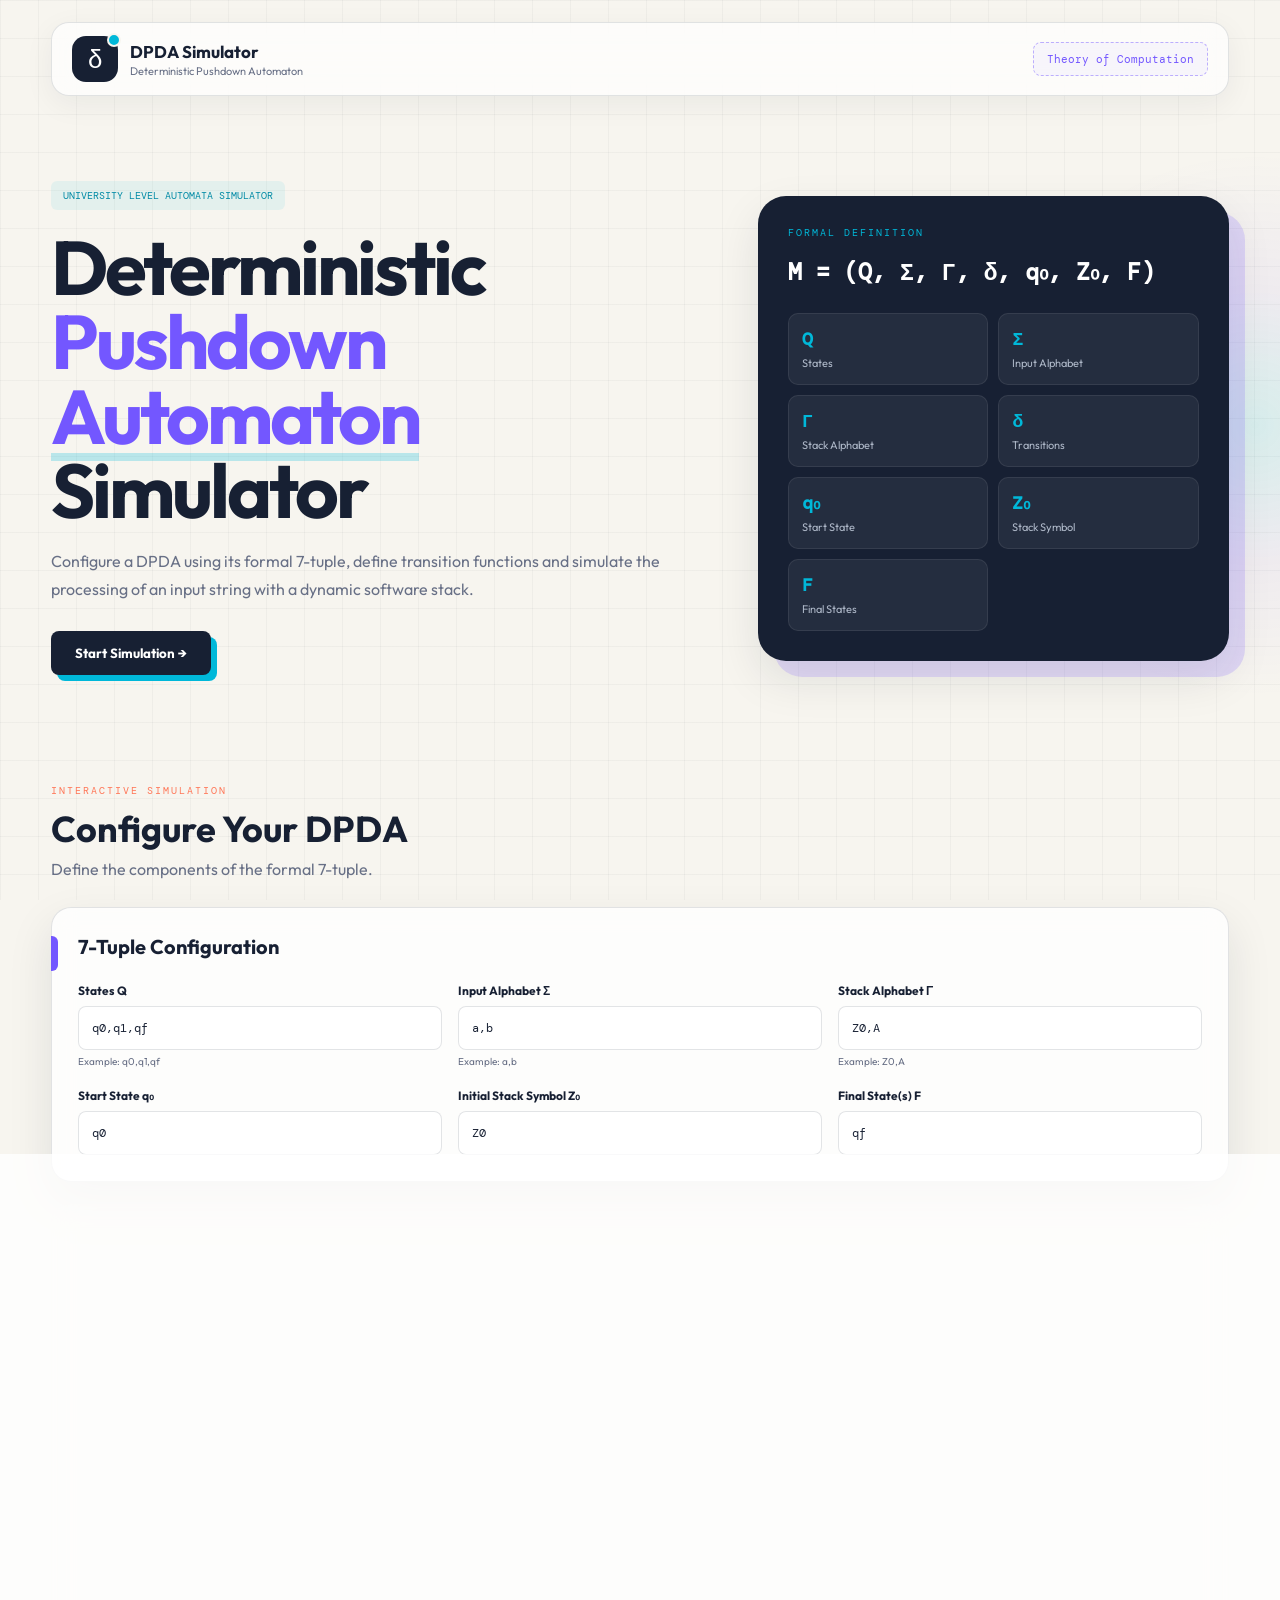
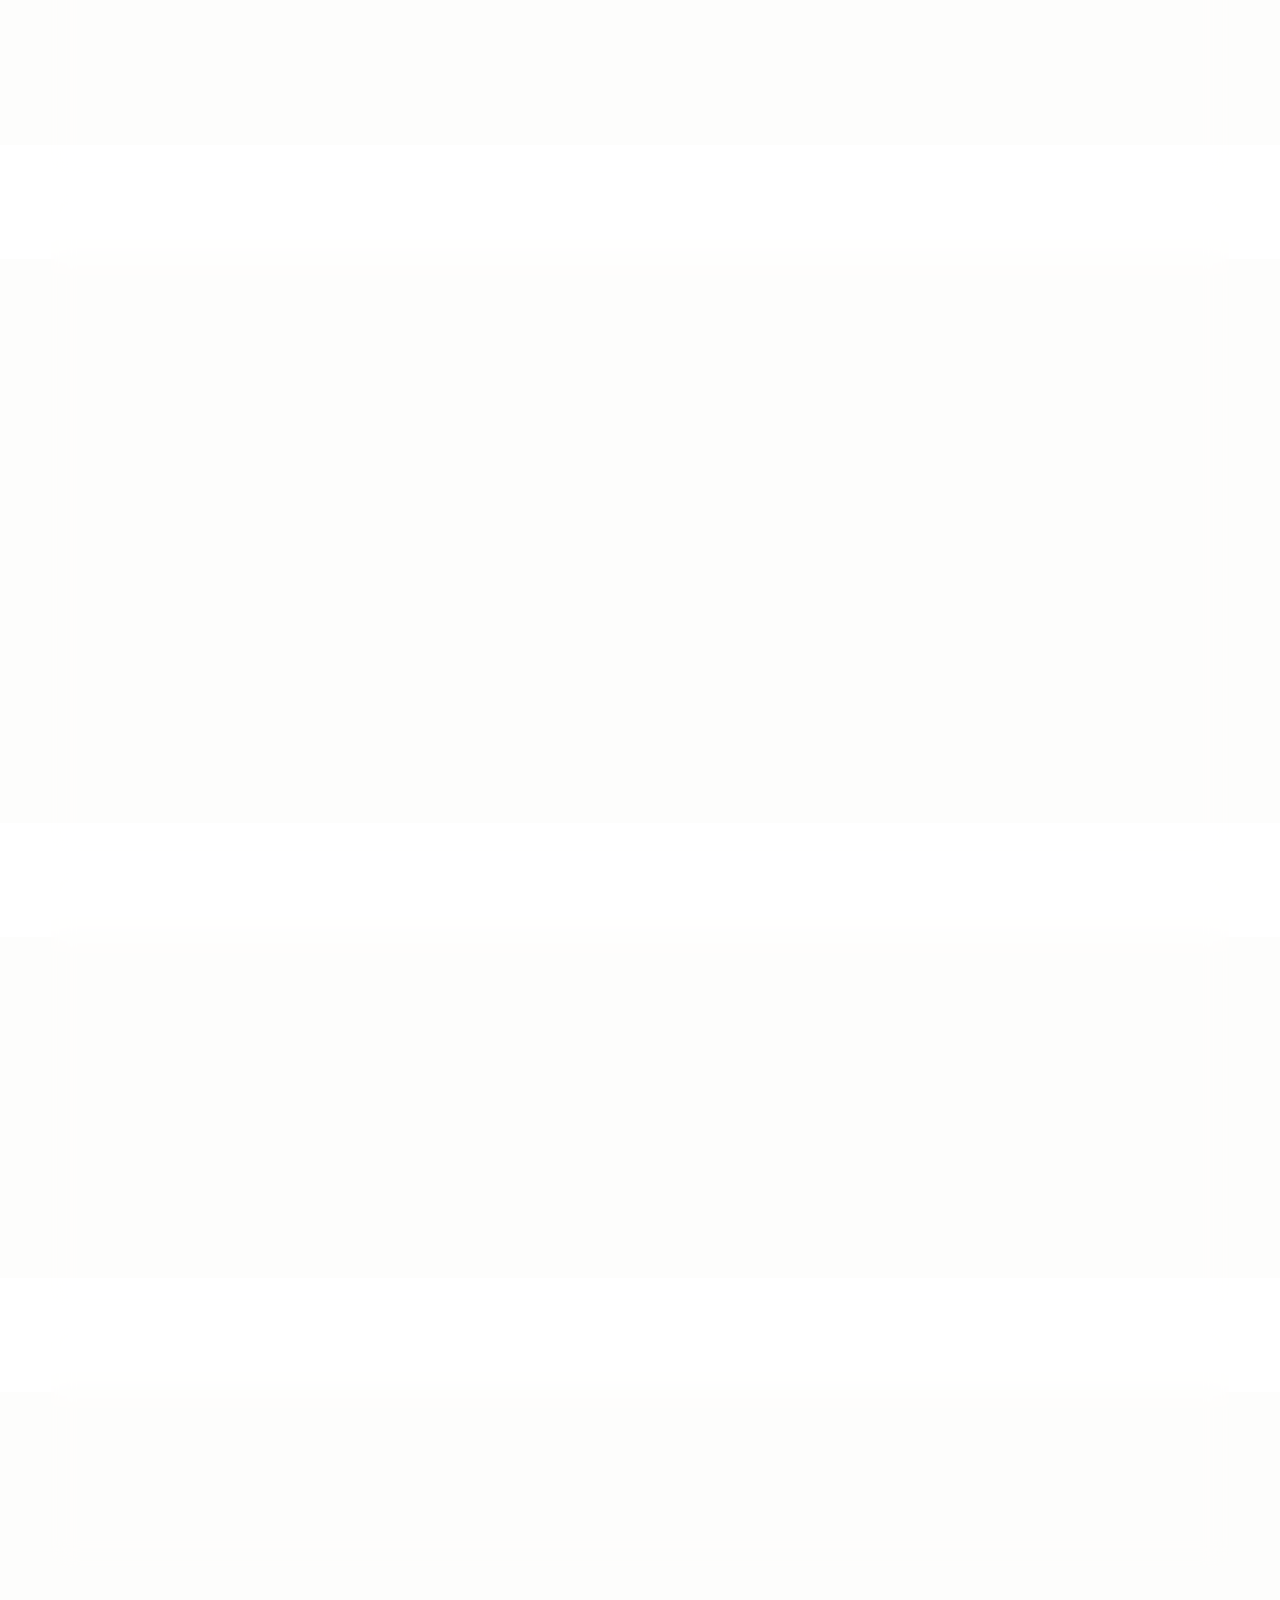
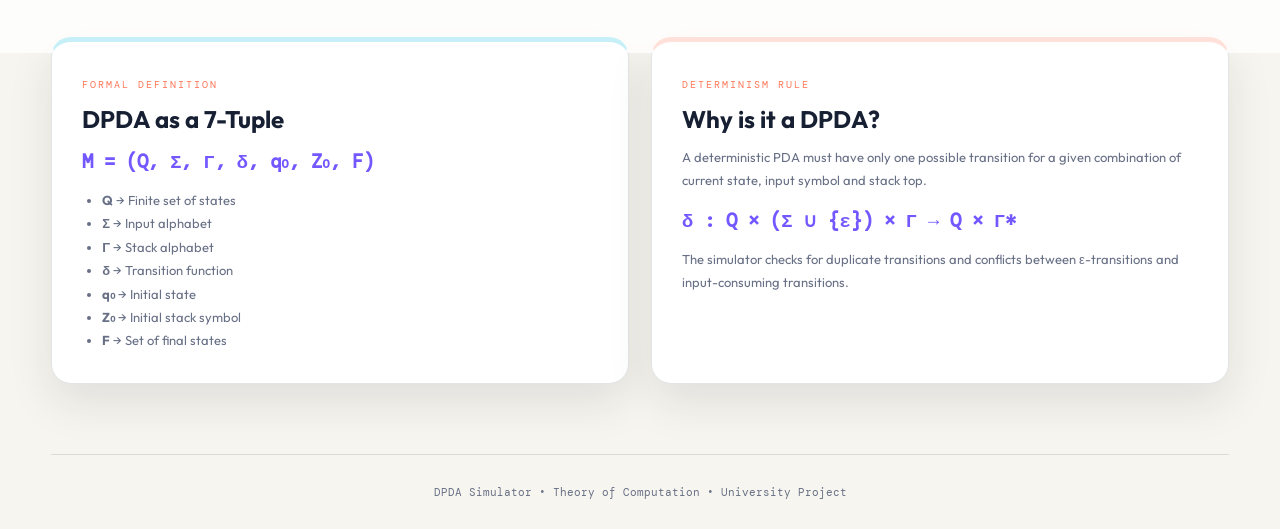
==== index.html @ 04012667 "Add files via upload" ====
<!DOCTYPE html>
<html lang="en">
    <head>
        <meta charset="UTF-8">
        <meta name="viewport" content="width=device-width, initial-scale=1.0">

        <title>DPDA Simulator</title>

        <link rel="manifest" href="manifest.json">
        <meta name="theme-color" content="#172033">
        <meta name="mobile-web-app-capable" content="yes">
        <meta name="apple-mobile-web-app-capable" content="yes">
        <meta name="apple-mobile-web-app-status-bar-style" content="default">
        <meta name="apple-mobile-web-app-title" content="DPDA Simulator">
        <link rel="apple-touch-icon" href="icons/icon-192.png">

        <link rel="stylesheet" href="style.css">
    </head>

    <body>

        <!-- HEADER -->
        <header>
            <div class="logo">
                <div class="logo-icon">δ</div>
                <div>
                    <h2>DPDA Simulator</h2>
                    <p>Deterministic Pushdown Automaton</p>
                </div>
            </div>

            <div class="header-badge">
                Theory of Computation
            </div>
        </header>

        <!-- HERO SECTION -->
        <section class="hero">

            <div class="hero-text">

                <span class="tag">UNIVERSITY LEVEL AUTOMATA SIMULATOR</span>

                <h1>
                    Deterministic <span>Pushdown Automaton</span> Simulator
                </h1>

                <p>
                    Configure a DPDA using its formal 7-tuple, define transition
                    functions and simulate the processing of an input string
                    with
                    a dynamic software stack.
                </p>

                <button onclick="scrollToSimulator()" class="primary-btn">
                    Start Simulation →
                </button>

            </div>

            <div class="tuple-card">

                <p class="card-label">FORMAL DEFINITION</p>

                <h2>M = (Q, Σ, Γ, δ, q₀, Z₀, F)</h2>

                <div class="tuple-grid">

                    <div>
                        <b>Q</b>
                        <span>States</span>
                    </div>

                    <div>
                        <b>Σ</b>
                        <span>Input Alphabet</span>
                    </div>

                    <div>
                        <b>Γ</b>
                        <span>Stack Alphabet</span>
                    </div>

                    <div>
                        <b>δ</b>
                        <span>Transitions</span>
                    </div>

                    <div>
                        <b>q₀</b>
                        <span>Start State</span>
                    </div>

                    <div>
                        <b>Z₀</b>
                        <span>Stack Symbol</span>
                    </div>

                    <div>
                        <b>F</b>
                        <span>Final States</span>
                    </div>

                </div>

            </div>

        </section>

        <!-- SIMULATOR -->
        <section id="simulator" class="simulator-section">

            <div class="section-title">
                <span>INTERACTIVE SIMULATION</span>
                <h2>Configure Your DPDA</h2>
                <p>
                    Define the components of the formal 7-tuple.
                </p>
            </div>

            <!-- CONFIGURATION -->
            <div class="card">

                <h3>7-Tuple Configuration</h3>

                <div class="form-grid">

                    <div>
                        <label>States Q</label>
                        <input type="text" id="states" value="q0,q1,qf">
                        <small>Example: q0,q1,qf</small>
                    </div>

                    <div>
                        <label>Input Alphabet Σ</label>
                        <input type="text" id="alphabet" value="a,b">
                        <small>Example: a,b</small>
                    </div>

                    <div>
                        <label>Stack Alphabet Γ</label>
                        <input type="text" id="stackAlphabet" value="Z0,A">
                        <small>Example: Z0,A</small>
                    </div>

                    <div>
                        <label>Start State q₀</label>
                        <input type="text" id="startState" value="q0">
                    </div>

                    <div>
                        <label>Initial Stack Symbol Z₀</label>
                        <input type="text" id="initialStack" value="Z0">
                    </div>

                    <div>
                        <label>Final State(s) F</label>
                        <input type="text" id="finalStates" value="qf">
                    </div>

                </div>

            </div>

            <!-- TRANSITION FUNCTION -->
            <div class="card">

                <div class="transition-heading">

                    <div>
                        <h3>Transition Function δ</h3>
                        <p>
                            δ(q, input, stack top) = (next state, stack
                            replacement)
                        </p>
                    </div>

                    <button class="secondary-btn" onclick="addTransition()">
                        + Add Transition
                    </button>

                </div>

                <div class="table-container">

                    <table>

                        <thead>

                            <tr>
                                <th>Current State</th>
                                <th>Input</th>
                                <th>Stack Top</th>
                                <th>Next State</th>
                                <th>Stack Replacement</th>
                                <th>Action</th>
                            </tr>

                        </thead>

                        <tbody id="transitionTable">

                            <!-- JavaScript will add transitions -->

                        </tbody>

                    </table>

                </div>

                <div class="info-note">
                    <b>ε</b> means epsilon. For stack replacement, use
                    <b>ε</b> to pop without pushing anything.
                </div>

                <button class="validate-btn" onclick="validateDPDA()">
                    ✓ Validate DPDA
                </button>

            </div>
            <!-- TRANSITION DIAGRAM -->
            <div class="card diagram-card">

                <div class="diagram-heading">
                    <div>
                        <h3>DPDA Transition Diagram</h3>
                        <p>
                            Visual representation of states and transition
                            functions
                        </p>
                    </div>

                    <button class="diagram-refresh-btn"
                        onclick="renderTransitionDiagram()">
                        ↻ Refresh Diagram
                    </button>
                </div>

                <div class="diagram-legend">

                    <div>
                        <span class="legend-dot start-dot"></span>
                        Start State
                    </div>

                    <div>
                        <span class="legend-dot final-dot"></span>
                        Final State
                    </div>

                    <div>
                        <span class="legend-dot active-dot"></span>
                        Current State
                    </div>

                </div>

                <div class="diagram-container">

                    <svg
                        id="transitionDiagram"
                        viewBox="0 0 1100 460"
                        preserveAspectRatio="xMidYMid meet">

                        <defs>

                            <marker
                                id="arrow"
                                viewBox="0 0 10 10"
                                refX="9"
                                refY="5"
                                markerWidth="7"
                                markerHeight="7"
                                orient="auto-start-reverse">

                                <path d="M 0 0 L 10 5 L 0 10 z"></path>

                            </marker>

                            <marker
                                id="activeArrow"
                                viewBox="0 0 10 10"
                                refX="9"
                                refY="5"
                                markerWidth="7"
                                markerHeight="7"
                                orient="auto-start-reverse">

                                <path d="M 0 0 L 10 5 L 0 10 z"></path>

                            </marker>

                        </defs>

                        <g id="diagramEdges"></g>
                        <g id="diagramStates"></g>

                    </svg>

                </div>

                <div class="diagram-help">

                    <b>Transition notation:</b>

                    <span>
                        input, stack-top → replacement
                    </span>

                    <span class="diagram-example">
                        Example: a, Z0 → A Z0
                    </span>

                </div>

            </div>

            <!-- RUN MACHINE -->
            <div class="card">

                <h3>Run Simulation</h3>

                <div class="simulation-controls">

                    <div class="input-box">
                        <label>Input String</label>
                        <input type="text" id="inputString" value="aaabbb">
                    </div>

                    <button class="run-btn" onclick="startSimulation()">
                        ▶ Run DPDA
                    </button>

                    <button class="step-btn" onclick="stepSimulation()">
                        Step
                    </button>

                    <button class="reset-btn" onclick="resetSimulation()">
                        Reset
                    </button>

                </div>

                <!-- LIVE STATUS -->

                <div class="status-grid">

                    <div class="status-card">
                        <span>Current State</span>
                        <h3 id="currentState">—</h3>
                    </div>

                    <div class="status-card">
                        <span>Remaining Input</span>
                        <h3 id="remainingInput">—</h3>
                    </div>

                    <div class="status-card">
                        <span>Stack Top</span>
                        <h3 id="stackTop">—</h3>
                    </div>

                    <div class="status-card">
                        <span>Steps</span>
                        <h3 id="stepCount">0</h3>
                    </div>

                </div>

                <!-- STACK + RESULT -->

                <div class="visualization">

                    <div class="stack-container">

                        <h3>Dynamic Software Stack</h3>

                        <div id="stackDisplay" class="stack-display">
                            <p>Stack will appear here</p>
                        </div>

                    </div>

                    <div id="resultBox" class="result-box">

                        <div class="result-icon">?</div>

                        <div>
                            <h3 id="resultTitle">Ready</h3>
                            <p id="resultMessage">
                                Enter an input and run the DPDA.
                            </p>
                        </div>

                    </div>

                </div>

            </div>

            <!-- EXECUTION TRACE -->

            <div class="card">

                <div class="trace-title">

                    <div>
                        <h3>Execution Trace</h3>
                        <p>Instantaneous Configurations</p>
                    </div>

                    <span>(State, Remaining Input, Stack)</span>

                </div>

                <div class="table-container">

                    <table>

                        <thead>

                            <tr>
                                <th>Step</th>
                                <th>State</th>
                                <th>Remaining Input</th>
                                <th>Stack (Top → Bottom)</th>
                                <th>Transition Applied</th>
                            </tr>

                        </thead>

                        <tbody id="traceTable">

                            <tr>
                                <td colspan="5" class="empty">
                                    No simulation has been run.
                                </td>
                            </tr>

                        </tbody>

                    </table>

                </div>

            </div>

        </section>

        <!-- THEORY SECTION -->

        <section class="theory-section">

            <div class="theory-card">

                <span>FORMAL DEFINITION</span>

                <h2>DPDA as a 7-Tuple</h2>

                <h3>M = (Q, Σ, Γ, δ, q₀, Z₀, F)</h3>

                <ul>
                    <li><b>Q</b> → Finite set of states</li>
                    <li><b>Σ</b> → Input alphabet</li>
                    <li><b>Γ</b> → Stack alphabet</li>
                    <li><b>δ</b> → Transition function</li>
                    <li><b>q₀</b> → Initial state</li>
                    <li><b>Z₀</b> → Initial stack symbol</li>
                    <li><b>F</b> → Set of final states</li>
                </ul>

            </div>

            <div class="theory-card">

                <span>DETERMINISM RULE</span>

                <h2>Why is it a DPDA?</h2>

                <p>
                    A deterministic PDA must have only one possible transition
                    for a given combination of current state, input symbol and
                    stack top.
                </p>

                <h3>
                    δ : Q × (Σ ∪ {ε}) × Γ → Q × Γ*
                </h3>

                <p>
                    The simulator checks for duplicate transitions and conflicts
                    between ε-transitions and input-consuming transitions.
                </p>

            </div>

        </section>

        <footer>
            <p>
                DPDA Simulator • Theory of Computation • University Project
            </p>
        </footer>

        <script src="script.js"></script>
        <script src="pwa.js"></script>

    </body>
</html>
---- style.css ----
@import url("https://fonts.googleapis.com/css2?family=DM+Mono:wght@400;500&family=Outfit:wght@400;500;600;700;800&display=swap");

:root {
    --ink: #172033;
    --muted: #687086;
    --paper: #f7f5ef;
    --card: rgba(255, 255, 255, 0.78);
    --line: rgba(23, 32, 51, 0.12);
    --cyan: #00b8d9;
    --purple: #7357ff;
    --orange: #ff7657;
    --lime: #91c95b;
    --shadow: 0 18px 45px rgba(23, 32, 51, 0.10);
}

* {
    margin: 0;
    padding: 0;
    box-sizing: border-box;
}

html {
    scroll-behavior: smooth;
}

body {
    font-family: "Outfit", sans-serif;
    background: var(--paper);
    color: var(--ink);
    overflow-x: hidden;
}

body::before {
    content: "";
    position: fixed;
    inset: 0;
    z-index: -2;
    background:
        linear-gradient(rgba(23, 32, 51, 0.035) 1px, transparent 1px),
        linear-gradient(90deg, rgba(23, 32, 51, 0.035) 1px, transparent 1px);
    background-size: 38px 38px;
}

body::after {
    content: "";
    position: fixed;
    width: 550px;
    height: 550px;
    border-radius: 50%;
    right: -250px;
    top: 150px;
    background: radial-gradient(circle,
            rgba(0, 184, 217, 0.13),
            rgba(115, 87, 255, 0.06),
            transparent 70%);
    z-index: -1;
    pointer-events: none;
}

header {
    width: min(1180px, 92%);
    margin: 22px auto;
    padding: 13px 20px;
    display: flex;
    align-items: center;
    justify-content: space-between;
    background: rgba(255, 255, 255, 0.70);
    backdrop-filter: blur(18px);
    border: 1px solid var(--line);
    border-radius: 18px;
    box-shadow: 0 8px 30px rgba(23, 32, 51, 0.06);
    position: sticky;
    top: 12px;
    z-index: 10;
}

.logo {
    display: flex;
    align-items: center;
    gap: 12px;
}

.logo-icon {
    width: 46px;
    height: 46px;
    display: grid;
    place-items: center;
    background: var(--ink);
    color: white;
    font-family: "DM Mono", monospace;
    font-size: 25px;
    border-radius: 14px;
    position: relative;
}

.logo-icon::after {
    content: "";
    position: absolute;
    width: 10px;
    height: 10px;
    right: -3px;
    top: -3px;
    background: var(--cyan);
    border-radius: 50%;
    border: 2px solid var(--paper);
}

.logo h2 {
    font-size: 17px;
}

.logo p {
    font-size: 11px;
    color: var(--muted);
    margin-top: 2px;
}

.header-badge {
    font-family: "DM Mono", monospace;
    font-size: 11px;
    color: var(--purple);
    padding: 9px 13px;
    border: 1px dashed rgba(115, 87, 255, 0.45);
    border-radius: 8px;
    background: rgba(115, 87, 255, 0.04);
}

.hero {
    width: min(1180px, 92%);
    margin: auto;
    min-height: 620px;
    display: grid;
    grid-template-columns: 1.15fr 0.85fr;
    align-items: center;
    gap: 70px;
}

.tag {
    display: inline-block;
    padding: 8px 12px;
    font-family: "DM Mono", monospace;
    font-size: 10px;
    color: #008aa5;
    background: rgba(0, 184, 217, 0.08);
    border-radius: 6px;
}

.hero h1 {
    margin: 20px 0;
    font-size: clamp(48px, 6vw, 76px);
    line-height: 0.98;
    letter-spacing: -3px;
}

.hero h1 span {
    color: var(--purple);
    position: relative;
}

.hero h1 span::after {
    content: "";
    position: absolute;
    left: 0;
    bottom: 3px;
    width: 100%;
    height: 8px;
    background: rgba(0, 184, 217, 0.25);
    z-index: -1;
}

.hero-text p {
    max-width: 640px;
    color: var(--muted);
    font-size: 16px;
    line-height: 1.75;
}

.primary-btn {
    margin-top: 28px;
    padding: 14px 24px;
    border: none;
    border-radius: 8px;
    background: var(--ink);
    color: white;
    font-family: "Outfit", sans-serif;
    font-weight: 700;
    cursor: pointer;
    box-shadow: 6px 6px 0 var(--cyan);
    transition: 0.2s;
}

.primary-btn:hover {
    transform: translate(3px, 3px);
    box-shadow: 3px 3px 0 var(--cyan);
}

.tuple-card {
    padding: 30px;
    background: #172033;
    color: white;
    border-radius: 28px;
    box-shadow: 16px 16px 0 rgba(115, 87, 255, 0.18), var(--shadow);
    position: relative;
    overflow: hidden;
}

.card-label {
    font-family: "DM Mono", monospace;
    font-size: 10px;
    color: var(--cyan);
    letter-spacing: 2px;
}

.tuple-card h2 {
    margin: 18px 0 26px;
    font-family: "DM Mono", monospace;
    font-size: 23px;
    color: white;
}

.tuple-grid {
    display: grid;
    grid-template-columns: repeat(2, 1fr);
    gap: 10px;
}

.tuple-grid div {
    padding: 13px;
    background: rgba(255, 255, 255, 0.06);
    border: 1px solid rgba(255, 255, 255, 0.08);
    border-radius: 10px;
}

.tuple-grid b {
    display: block;
    font-family: "DM Mono", monospace;
    font-size: 18px;
    color: var(--cyan);
}

.tuple-grid span {
    font-size: 11px;
    color: #aeb8c8;
}

.simulator-section {
    width: min(1180px, 92%);
    margin: 40px auto;
}

.section-title {
    margin-bottom: 28px;
}

.section-title span,
.theory-card>span {
    font-family: "DM Mono", monospace;
    font-size: 10px;
    color: var(--orange);
    letter-spacing: 2px;
}

.section-title h2 {
    margin: 8px 0;
    font-size: 36px;
}

.section-title p {
    color: var(--muted);
}

.card {
    position: relative;
    margin-bottom: 22px;
    padding: 26px;
    background: var(--card);
    backdrop-filter: blur(12px);
    border: 1px solid var(--line);
    border-radius: 20px;
    box-shadow: var(--shadow);
}

.card::before {
    content: "";
    position: absolute;
    width: 7px;
    height: 35px;
    left: -1px;
    top: 28px;
    background: var(--purple);
    border-radius: 0 6px 6px 0;
}

.card h3 {
    margin-bottom: 20px;
    font-size: 20px;
}

.form-grid {
    display: grid;
    grid-template-columns: repeat(3, 1fr);
    gap: 16px;
}

label {
    font-size: 12px;
    font-weight: 700;
}

input {
    width: 100%;
    margin-top: 7px;
    padding: 13px;
    background: #ffffff;
    border: 1px solid var(--line);
    border-radius: 8px;
    font-family: "DM Mono", monospace;
    font-size: 12px;
    color: var(--ink);
    outline: none;
}

input:focus {
    border-color: var(--purple);
    box-shadow: 0 0 0 4px rgba(115, 87, 255, 0.08);
}

small {
    display: block;
    margin-top: 5px;
    color: var(--muted);
    font-size: 10px;
}

.transition-heading,
.trace-title {
    display: flex;
    align-items: center;
    justify-content: space-between;
    gap: 20px;
}

.transition-heading p,
.trace-title p {
    font-size: 12px;
    color: var(--muted);
}

.secondary-btn {
    padding: 10px 14px;
    border: 1px solid var(--ink);
    border-radius: 8px;
    background: transparent;
    color: var(--ink);
    font-weight: 700;
    cursor: pointer;
}

.secondary-btn:hover {
    background: var(--ink);
    color: white;
}

.table-container {
    margin-top: 18px;
    overflow-x: auto;
    border: 1px solid var(--line);
    border-radius: 12px;
}

table {
    width: 100%;
    min-width: 760px;
    border-collapse: collapse;
}

th {
    padding: 13px;
    background: #eff1f5;
    color: #586074;
    text-align: left;
    font-family: "DM Mono", monospace;
    font-size: 10px;
    font-weight: 500;
    text-transform: uppercase;
}

td {
    padding: 10px;
    border-top: 1px solid var(--line);
    font-size: 12px;
}

td input {
    margin: 0;
    padding: 9px;
    background: #fafafa;
}

.delete-btn {
    padding: 7px 10px;
    border: 1px solid rgba(255, 118, 87, 0.35);
    border-radius: 6px;
    background: transparent;
    color: #d55339;
    cursor: pointer;
}

.info-note {
    margin-top: 15px;
    padding: 12px 15px;
    background: rgba(0, 184, 217, 0.07);
    border-radius: 8px;
    color: #47717c;
    font-size: 12px;
}

.validate-btn {
    margin-top: 18px;
    padding: 12px 17px;
    border: none;
    border-radius: 8px;
    background: #e8f6e1;
    color: #4d7d2b;
    font-weight: 700;
    cursor: pointer;
}

.simulation-controls {
    display: grid;
    grid-template-columns: 1fr auto auto auto;
    gap: 10px;
    align-items: end;
}

.run-btn,
.step-btn,
.reset-btn {
    padding: 13px 17px;
    border-radius: 8px;
    font-weight: 700;
    cursor: pointer;
}

.run-btn {
    border: none;
    background: var(--purple);
    color: white;
}

.step-btn {
    border: 1px solid #98c7d0;
    background: white;
    color: #25808e;
}

.reset-btn {
    border: 1px solid #f1b4a7;
    background: white;
    color: #ce624e;
}

.status-grid {
    display: grid;
    grid-template-columns: repeat(4, 1fr);
    gap: 12px;
    margin-top: 22px;
}

.status-card {
    padding: 18px;
    background: #ffffff;
    border: 1px solid var(--line);
    border-radius: 12px;
    position: relative;
    overflow: hidden;
}

.status-card::after {
    content: "";
    position: absolute;
    bottom: 0;
    left: 0;
    width: 100%;
    height: 4px;
    background: linear-gradient(90deg, var(--cyan), var(--purple));
}

.status-card span {
    color: var(--muted);
    font-size: 10px;
    text-transform: uppercase;
    letter-spacing: 1px;
}

.status-card h3 {
    margin-top: 8px;
    font-family: "DM Mono", monospace;
    color: var(--ink);
}

.visualization {
    display: grid;
    grid-template-columns: 1.1fr 0.9fr;
    gap: 16px;
    margin-top: 18px;
}

.stack-container,
.result-box {
    padding: 22px;
    background: white;
    border: 1px solid var(--line);
    border-radius: 14px;
}

.stack-display {
    display: flex;
    flex-direction: column;
    gap: 7px;
}

.stack-item {
    padding: 11px;
    background: #172033;
    color: white;
    text-align: center;
    border-radius: 6px;
    font-family: "DM Mono", monospace;
    position: relative;
}

.stack-item:first-child {
    background: var(--purple);
}

.stack-item:first-child::before {
    content: "TOP";
    position: absolute;
    left: 10px;
    color: rgba(255, 255, 255, 0.6);
    font-size: 8px;
}

.result-box {
    display: flex;
    align-items: center;
    gap: 16px;
}

.result-icon {
    width: 52px;
    height: 52px;
    display: grid;
    place-items: center;
    border-radius: 50%;
    background: #f0eefc;
    color: var(--purple);
    font-size: 24px;
}

.result-box p {
    color: var(--muted);
    font-size: 12px;
}

.trace-title>span {
    font-family: "DM Mono", monospace;
    font-size: 10px;
    color: var(--muted);
}

.empty {
    padding: 25px;
    text-align: center;
    color: var(--muted);
}

.theory-section {
    width: min(1180px, 92%);
    margin: 70px auto;
    display: grid;
    grid-template-columns: 1fr 1fr;
    gap: 22px;
}

.theory-card {
    padding: 30px;
    background: white;
    border: 1px solid var(--line);
    border-radius: 20px;
    box-shadow: var(--shadow);
}

.theory-card:first-child {
    border-top: 5px solid var(--cyan);
}

.theory-card:last-child {
    border-top: 5px solid var(--orange);
}

.theory-card h2 {
    margin: 12px 0;
}

.theory-card h3 {
    margin: 15px 0;
    font-family: "DM Mono", monospace;
    color: var(--purple);
}

.theory-card p,
.theory-card li {
    color: var(--muted);
    font-size: 13px;
    line-height: 1.8;
}

.theory-card ul {
    padding-left: 20px;
}

footer {
    width: min(1180px, 92%);
    margin: auto;
    padding: 30px 0;
    border-top: 1px solid var(--line);
    text-align: center;
    color: var(--muted);
    font-family: "DM Mono", monospace;
    font-size: 11px;
}

@media (max-width: 900px) {
    .hero {
        grid-template-columns: 1fr;
        gap: 45px;
        padding: 70px 0;
    }

    .hero h1 {
        font-size: 55px;
    }

    .form-grid {
        grid-template-columns: repeat(2, 1fr);
    }

    .simulation-controls {
        grid-template-columns: 1fr 1fr;
    }

    .status-grid {
        grid-template-columns: 1fr 1fr;
    }

    .visualization,
    .theory-section {
        grid-template-columns: 1fr;
    }
}

@media (max-width: 600px) {
    header {
        padding: 12px;
    }

    .header-badge {
        display: none;
    }

    .hero h1 {
        font-size: 42px;
        letter-spacing: -2px;
    }

    .form-grid,
    .simulation-controls,
    .status-grid {
        grid-template-columns: 1fr;
    }

    .card {
        padding: 18px;
    }

    .transition-heading,
    .trace-title {
        flex-direction: column;
        align-items: flex-start;
    }
}

/* =========================================================
   DPDA TRANSITION DIAGRAM
   ========================================================= */

.diagram-card {
    overflow: hidden;
}

.diagram-heading {
    display: flex;
    align-items: center;
    justify-content: space-between;
    gap: 20px;
}

.diagram-heading h3 {
    margin-bottom: 5px;
}

.diagram-heading p {
    color: var(--muted);
    font-size: 12px;
}

.diagram-refresh-btn {
    padding: 10px 15px;
    border: 1px solid rgba(115, 87, 255, 0.35);
    border-radius: 8px;
    background: rgba(115, 87, 255, 0.06);
    color: var(--purple);
    font-family: "Outfit", sans-serif;
    font-weight: 700;
    cursor: pointer;
    transition: 0.2s;
}

.diagram-refresh-btn:hover {
    background: var(--purple);
    color: white;
    transform: translateY(-2px);
}

/* Legend */

.diagram-legend {
    display: flex;
    flex-wrap: wrap;
    gap: 20px;
    margin-top: 18px;
    padding: 11px 14px;
    background: #f8f8fa;
    border: 1px solid var(--line);
    border-radius: 9px;
}

.diagram-legend div {
    display: flex;
    align-items: center;
    gap: 7px;
    font-size: 11px;
    color: var(--muted);
}

.legend-dot {
    width: 11px;
    height: 11px;
    display: inline-block;
    border-radius: 50%;
    border: 2px solid var(--ink);
}

.start-dot {
    background: var(--cyan);
}

.final-dot {
    background: white;
    border-color: var(--purple);
}

.active-dot {
    background: var(--orange);
    border-color: var(--orange);
}

/* Diagram */

.diagram-container {
    width: 100%;
    margin-top: 18px;
    min-height: 430px;
    overflow-x: auto;
    overflow-y: hidden;
    background:
        linear-gradient(rgba(23, 32, 51, 0.025) 1px,
            transparent 1px),
        linear-gradient(90deg,
            rgba(23, 32, 51, 0.025) 1px,
            transparent 1px);
    background-size: 25px 25px;
    border: 1px solid var(--line);
    border-radius: 14px;
}

#transitionDiagram {
    display: block;
    width: 100%;
    min-width: 850px;
    height: 430px;
}

/* SVG arrows */

.diagram-edge {
    fill: none;
    stroke: #7b8496;
    stroke-width: 2;
    marker-end: url(#arrow);
    transition: 0.25s;
}

.diagram-edge.active {
    stroke: var(--orange);
    stroke-width: 4;
    marker-end: url(#activeArrow);
    filter: drop-shadow(0 0 5px rgba(255, 118, 87, 0.35));
}

/* State circles */

.diagram-state {
    fill: white;
    stroke: var(--ink);
    stroke-width: 3;
    transition: 0.25s;
}

.diagram-state.final {
    stroke: var(--purple);
    stroke-width: 3;
}

.diagram-state.active {
    fill: #fff3ed;
    stroke: var(--orange);
    stroke-width: 4;
    filter: drop-shadow(0 0 8px rgba(255, 118, 87, 0.25));
}

.diagram-state.final.active {
    fill: #fff3ed;
    stroke: var(--orange);
}

/* State labels */

.state-label {
    font-family: "DM Mono", monospace;
    font-size: 16px;
    font-weight: 500;
    fill: var(--ink);
    text-anchor: middle;
    dominant-baseline: middle;
    pointer-events: none;
}

.state-small-label {
    font-family: "DM Mono", monospace;
    font-size: 9px;
    fill: var(--muted);
    text-anchor: middle;
}

/* Transition labels */

.transition-label-bg {
    fill: rgba(255, 255, 255, 0.95);
    stroke: rgba(23, 32, 51, 0.12);
    stroke-width: 1;
}

.transition-label {
    font-family: "DM Mono", monospace;
    font-size: 11px;
    font-weight: 500;
    fill: var(--ink);
    text-anchor: middle;
    dominant-baseline: middle;
    pointer-events: none;
}

.transition-label.active {
    fill: var(--orange);
    font-weight: 700;
}

/* Start arrow */

.start-arrow {
    fill: none;
    stroke: var(--cyan);
    stroke-width: 3;
    marker-end: url(#arrow);
}

.start-label {
    font-family: "DM Mono", monospace;
    font-size: 10px;
    fill: #008aa5;
    font-weight: 500;
}

/* Final state ring */

.final-ring {
    fill: none;
    stroke: var(--purple);
    stroke-width: 2;
}

/* Empty diagram */

.diagram-empty {
    font-family: "DM Mono", monospace;
    font-size: 14px;
    fill: var(--muted);
    text-anchor: middle;
}

/* Help */

.diagram-help {
    display: flex;
    align-items: center;
    flex-wrap: wrap;
    gap: 10px;
    margin-top: 13px;
    padding: 12px 15px;
    background: rgba(0, 184, 217, 0.06);
    border-radius: 8px;
    color: var(--muted);
    font-size: 11px;
}

.diagram-help b {
    color: var(--ink);
}

.diagram-example {
    margin-left: auto;
    font-family: "DM Mono", monospace;
    color: var(--purple);
}

/* Responsive */

@media (max-width: 600px) {

    .diagram-heading {
        flex-direction: column;
        align-items: flex-start;
    }

    .diagram-refresh-btn {
        width: 100%;
    }

    .diagram-container {
        min-height: 360px;
    }

    #transitionDiagram {
        height: 360px;
    }

    .diagram-example {
        margin-left: 0;
        width: 100%;
    }

}
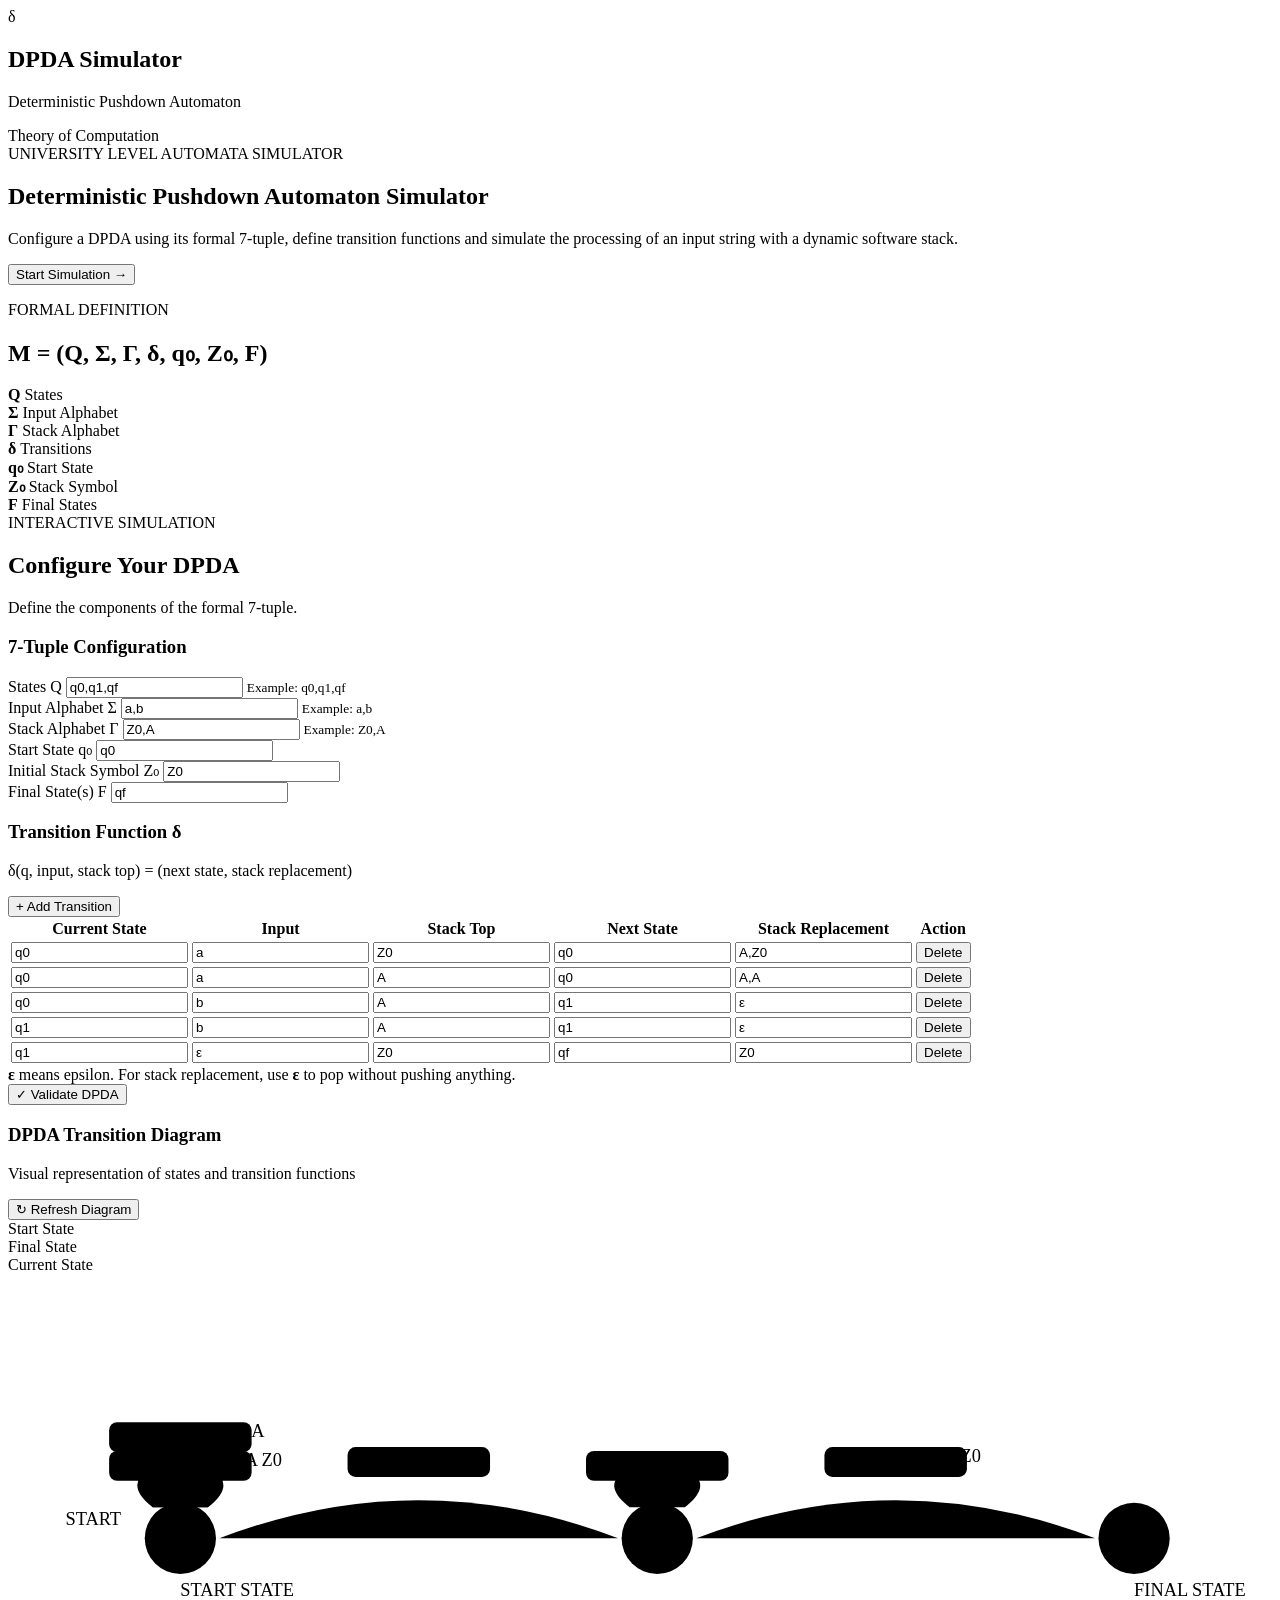
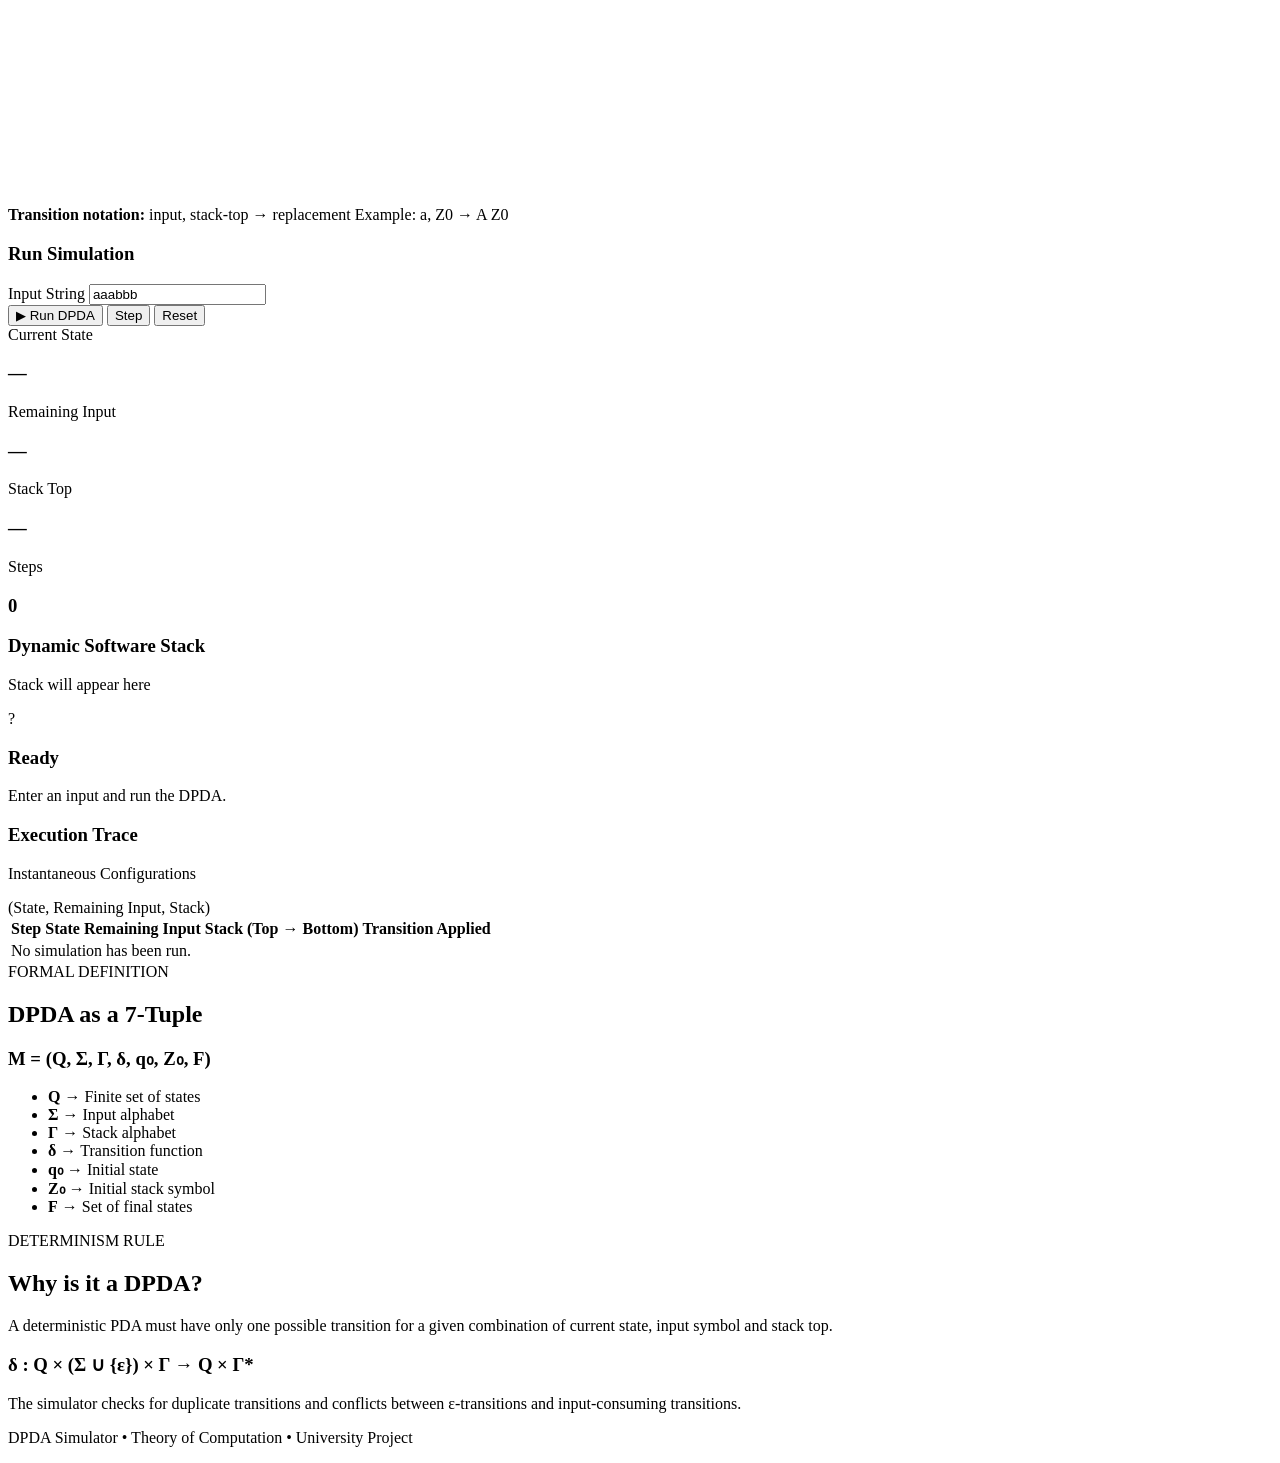
==== commit 24de6ab0: "Update index.html" ====
--- a/index.html
+++ b/index.html
@@ -14,7 +14,7 @@
         <meta name="apple-mobile-web-app-title" content="DPDA Simulator">
         <link rel="apple-touch-icon" href="icons/icon-192.png">
 
-        <link rel="stylesheet" href="style.css">
+        <link rel="stylesheet" href="./style.css">
     </head>
 
     <body>
@@ -506,4 +506,4 @@
         <script src="pwa.js"></script>
 
     </body>
-</html>+</html>
